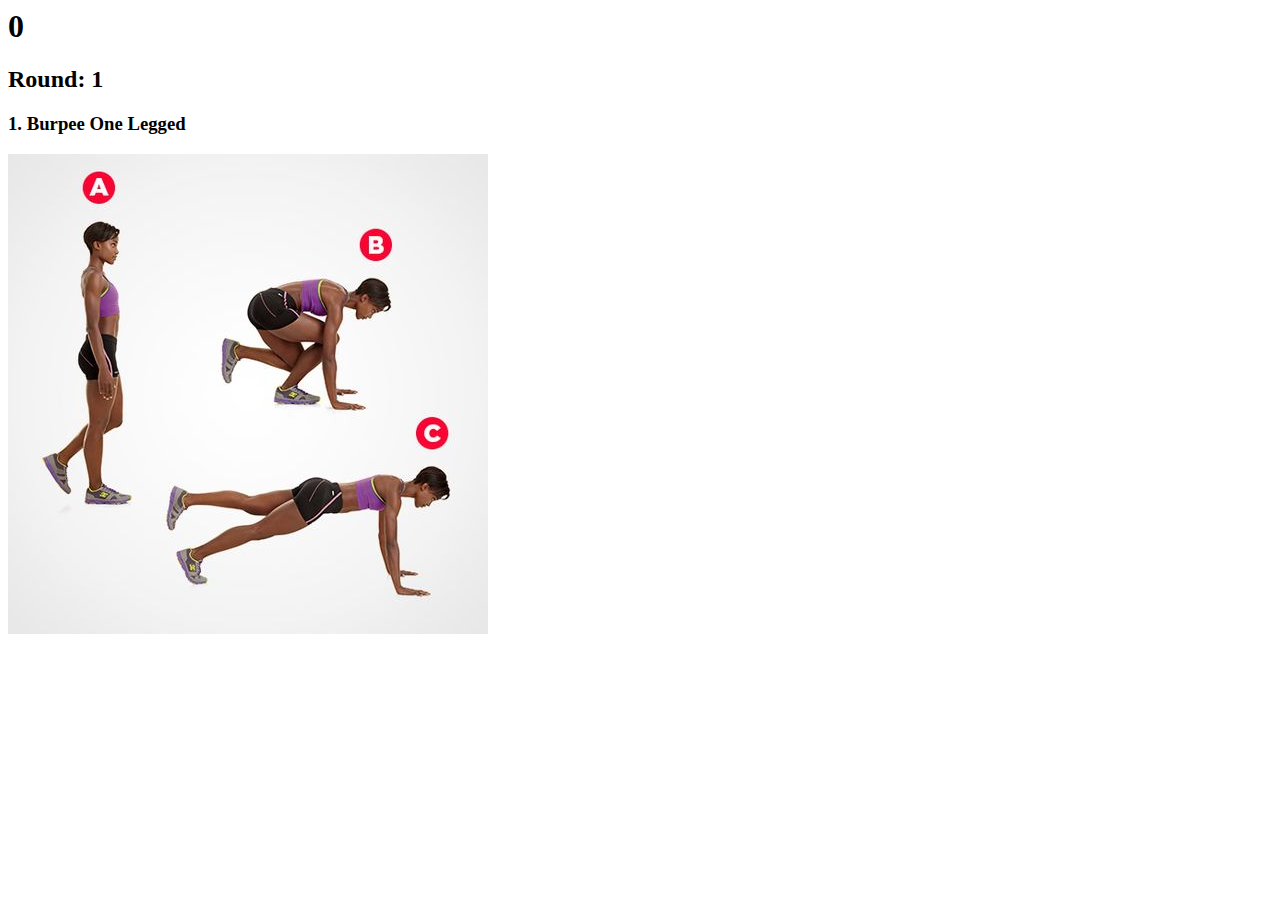
==== index.html @ 26beed07 "Initial commit" ====
<html lang="en">
<head>
    <meta charset="UTF-8">
    <meta name="viewport" content="width=device-width, initial-scale=1.0">
    <title>Document</title>
</head>
<body>

    <h1 id="timer"> hi</h1>
    <h2 id= "round">Round: 1</h2>
    <h3 id= "exerciseType"></h3>
    <div>
        <img id="myImg" src="">
    </div>
    
    
    <script>
    let timeElapsed = 0
    let seconds =0
    let roundLevel =1
    let station = 1 
    let arrOfStations = ["1. Burpee One Legged", "2. 1X JUMP SQUAT + 1X BURPEE PYRAMID","3. SQUAD PULSE", "4. HIGH KNEES, SINGLE KNEE", "5.MOVING PLANK", "6. INCH WORM", "7. LATERAL TUCK JUMPS", "8. MOUNTAIN CLIMBERS", "9. BEAR CRAWL + REVERSE"]
    let arrOfImg = ["images/1singleLegBurpee.jpg","images/2pyramid_burpee.png","images/3exercise-squat-pulse.jpg","images/4Plyometrics-High-Knees.jpg","images/5walking-plank.jpg","images/6Inchworm.jpg","images/7tuck-jumps.jpg","images/8mountain-climbers.jpg","images/9Bear-Crawl.jpg"]
const element = document.getElementById('timer')
const round = document.getElementById('round')
const exercise = document.getElementById('exerciseType')
const image = document.getElementById("myImg")

let restStart = 2
let restEnd = 3
let effortStart = 0
let efforEnd = 2
let i =0
exercise.innerHTML = arrOfStations[i]
image.src = arrOfImg[i]
let hasChangedExercice = false;

function update() // RequestAnimationFrame
{   
    
    timeElapsed += 1 / 60;
    seconds = Math.floor(timeElapsed);
    
    

    if (seconds >= effortStart && seconds <= efforEnd) {
        element.style.color = "black";
    } else if (seconds >restStart && seconds<= restEnd) {
        if (!hasChangedExercice) {
            i = i +1
            hasChangedExercice = true;
        }
        
        if (i === arrOfStations.length) {
            i = 0;
            roundLevel = roundLevel + 1
            if (roundLevel===5) {
                document.body.innerHTML= "<h1>youWINNNN</h1>"
            }
            
        }

        exercise.innerHTML = arrOfStations[i]
        image.src = arrOfImg[i]

        element.style.color = "red";
        
        
        //change color to red 
    } else if (seconds>restEnd) {
        timeElapsed = 0

        hasChangedExercice = false;
    }

    

    window.requestAnimationFrame(update)
    // if (seconds === 9) {
        
    //     //do a for loop
    //     console.log("before",roundLevel)

    //     for (let i=0; i<arrOfStations.length; i++) {

    //     }
    //     roundLevel = roundLevel + 1
        
    //     console.log("after",roundLevel)
    //     timeElapsed = 0 


        // if(i===8) {
        //     //increment lap

        // }
        // if(i !==8) {
        //     //increase the arr[i] ++
        // }
        
        // //place a function where it will change the writing in the array 

        // if (round === 5) {
        //     return 
        // }
        
    //}
    element.innerHTML = seconds
    round.innerHTML = `Round: ${roundLevel}`
}

window.requestAnimationFrame(update);




    </script>
</body>
</html>
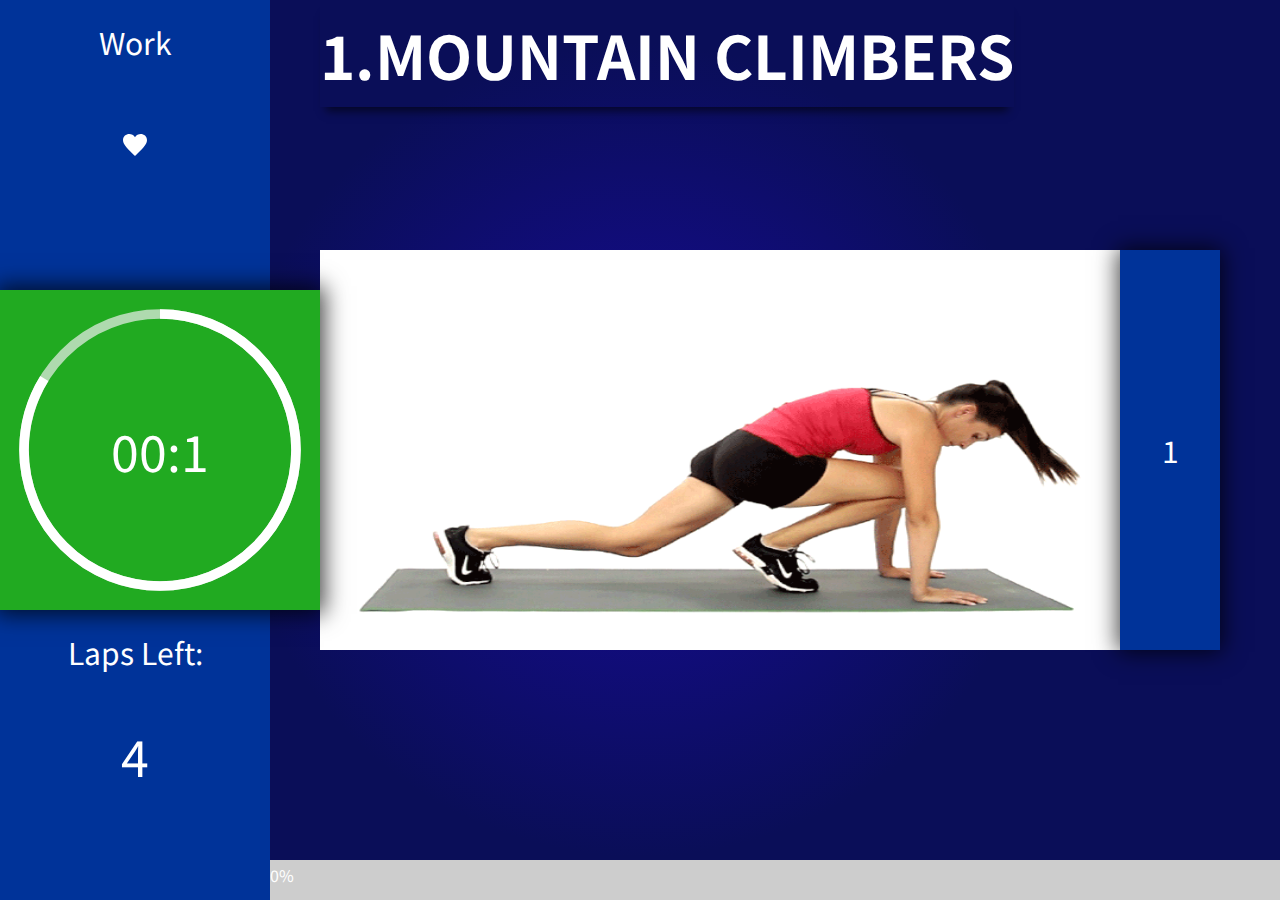
==== commit fb6a276b: "added css" ====
--- a/index.html
+++ b/index.html
@@ -2,38 +2,127 @@
 <head>
     <meta charset="UTF-8">
     <meta name="viewport" content="width=device-width, initial-scale=1.0">
-    <title>Document</title>
+    <title>Timer</title>
+    <link href="style.css" rel="stylesheet" type="text/css">
+    <link href="https://fonts.googleapis.com/css?family=Noto+Sans+KR:900&display=swap" rel="stylesheet">
 </head>
+
 <body>
-
-    <h1 id="timer"> hi</h1>
-    <h2 id= "round">Round: 1</h2>
-    <h3 id= "exerciseType"></h3>
-    <div>
-        <img id="myImg" src="">
+    <div class="firstContainer">
+        <div class="firstRow">
+            <div class="workOrStop firstblock"> 
+                <div class='workOrStopText'>
+                    <p class="workTextParagraph">Work</p>
+                    <div class="signs">
+                        <svg class="heartSvg" xmlns="http://www.w3.org/2000/svg" width="24" height="24" viewBox="0 0 24 24"><path d="M12 4.248c-3.148-5.402-12-3.825-12 2.944 0 4.661 5.571 9.427 12 15.808 6.43-6.381 12-11.147 12-15.808 0-6.792-8.875-8.306-12-2.944z"/></svg>               
+                        <svg class="stopSvg" xmlns="http://www.w3.org/2000/svg" width="24" height="24" viewBox="0 0 24 24"><path d="M15.728 3l5.272 5.272v7.456l-5.272 5.272h-7.456l-5.272-5.272v-7.456l5.272-5.272h7.456zm8.272 4.029v9.941l-7.029 7.03h-9.942l-7.029-7.029v-9.942l7.029-7.029h9.941l7.03 7.029zm-2 .829l-5.858-5.858h-8.284l-5.858 5.858v8.284l5.858 5.858h8.284l5.858-5.858v-8.284z"/></svg>
+                    </div>
+                </div>
+            </div>
+            <div class="seconds firstblock">
+                <div class='containerParagraph'>
+                    <p id="timer">50</p>
+                    
+                </div>
+                
+    
+                <svg class= "circleSvg" viewBox="-100 -100 200 200"> <!-- viewBox defines the coordinate system.-->
+                    <circle class="greyBorder" cx="0" cy="0" r="85" />
+                    <circle class="outer" cx="0" cy="0" r="85" />
+                </svg>
+                
+                
+            </div>
+            <div class="sets firstblock">
+                <div class='setsText'>
+                    <p class="lapText">Laps Left: </p>
+                    <p id= "round">5</p>
+        
+                </div>
+            </div>
+    
+
+        </div>
+        <div class="secondRow">
+            <div>
+                <h3 id= "exerciseType"></h3>
+            </div>
+            <div>
+                <div class="imageAndStation">
+                    <img id="myImg" src="images/wednesday/9crocodile-walk.jpg" width="800" height="400">
+                    <div id="stationNumber">
+                        <p id="stationNumberText">1</p>
+                    </div>
+                </div>
+            </div>
+        </div>
+        <div class="barDiv">
+            <div id="myProgress">
+                <div id="myBar">0%</div>
+            </div>
+        </div>
     </div>
-    
-    
+
+
+
+
+
+
+
+
+   
+            
+           
+        
+    
+
+        
+    
+    <audio src="Asian Gong Hit-SoundBible.com-1634281527.mp3" id="timerAudio"></audio>
+    <audio src="cheer2.mp3" id="finishAudio"></audio>
+    
+    <script src="https://cdnjs.cloudflare.com/ajax/libs/gsap/3.2.4/gsap.min.js"></script>
     <script>
+
+    const workoutData = {
+        monday: [{ description: "1. Burpee One Legged", imageSource:"images/1singleLegBurpee.jpg"},{description:"2. 1X JUMP SQUAT + 1X BURPEE PYRAMID", imageSource:"images/2pyramid_burpee.png"},{description: "3. SQUAD PULSE",imageSource:"images/3exercise-squat-pulse.jpg"},{description:"4. HIGH KNEES, SINGLE KNEE", imageSource:"images/4Plyometrics-High-Knees.jpg"},{description:"5.MOVING PLANK" ,imageSource:"images/5walking-plank.jpg"},{description: "6. INCH WORM",imageSource:"images/6Inchworm.jpg"},{description:"7. LATERAL TUCK JUMPS" ,imageSource:"images/7tuck-jumps.jpg"},{description:"8. MOUNTAIN CLIMBERS" ,imageSource:"images/8mountain-climbers.jpg"},{description:"9. BEAR CRAWL + REVERSE" ,imageSource:"images/9Bear-Crawl.jpg"}],
+        tuesday:[{description: "1. REVERSE BURPEE",imageSource: "images/tuesday/1.reverse-burpee.jpg" }, {description:"2.HAND WALKS IN HAND WALKS OUT" ,imageSource: "images/tuesday/2Inchworm.jpg" },{description: "3.ICE SKATER"  ,imageSource: "images/tuesday/3.iceskater.jpg" },{description: "4.PUSH UP JACK"  ,imageSource: "images/tuesday/4Push-Up-Jack_Exercise.jpg" },{description: "5.PLANKS FEET TWISTS" ,imageSource: "images/tuesday/5.planksfeettwist.jpg" },{description: "6.SQUAT PULSE COMBO" ,imageSource: "images/tuesday/6pulse-squat-1-800x728.webp" },{description: "7. 5X JACKNIVES + 5X CRUNCHES" ,imageSource: "images/tuesday/7. crunches.gif" },{description: "8. MOUNTAIN CLIMBERS WIDE"  ,imageSource: "images/tuesday/8.mountainwide.gif" },{description: "9.SPRINTING LUNGES"  ,imageSource: "images/tuesday/9.sprinters-lunge-hip-exercise.gif"}],
+        wednesday:[{description: "1.MOUNTAIN CLIMBERS" ,imageSource: "images/wednesday/1.mountainclimbers.gif" }, {description: "2.BURPEE HANDS OFF"  ,imageSource: "images/wednesday/2.BURPEE.gif" },{description: "10X HEEL TOUCHES + 4X ICE SKATER " ,imageSource:"images/wednesday/3HEELTOUCHES.gif" },{description:  "4.SQUAD MIDPOINT ALTERNATIVE REVERSE LUNGES" ,imageSource: "images/wednesday/4.SQUAD MIDPOINT.gif" },{description: "5.MOVING PLANK"  ,imageSource: "images/wednesday/5Plank-Walkdown.gif" },{description: "6.TUCK JUMP",imageSource: "images/wednesday/6TUCK JUMP.gif" },{description: "7. TRICEP PUSH UP + FOOT JACKS"  ,imageSource: "images/wednesday/7crossjacks.gif" },{description: "10X BICYCLE KICKS + KICKS + 5X JACKKNIVES" ,imageSource: "images/wednesday/8SpiritedThreadbareLeafbird-small.gif" },{description: "9.GORILLA BOUNDS " ,imageSource: "images/wednesday/9crocodile-walk.jpg" }]
+        // thursday: [{description:   ,imageSource:  }, {description:   ,imageSource:  },{description:   ,imageSource:  },{description:   ,imageSource:  },{description:   ,imageSource:  },{description:   ,imageSource:  },{description:   ,imageSource:  },{description:   ,imageSource:  },{description:   ,imageSource:  }]
+        // friday: [{description:   ,imageSource:  }, {description:   ,imageSource:  },{description:   ,imageSource:  },{description:   ,imageSource:  },{description:   ,imageSource:  },{description:   ,imageSource:  },{description:   ,imageSource:  },{description:   ,imageSource:  },{description:   ,imageSource:  }]
+        // saturday: [{description:   ,imageSource:  }, {description:   ,imageSource:  },{description:   ,imageSource:  },{description:   ,imageSource:  },{description:   ,imageSource:  },{description:   ,imageSource:  },{description:   ,imageSource:  },{description:   ,imageSource:  },{description:   ,imageSource:  }]
+        // sunday: [{description:   ,imageSource:  }, {description:   ,imageSource:  },{description:   ,imageSource:  },{description:   ,imageSource:  },{description:   ,imageSource:  },{description:   ,imageSource:  },{description:   ,imageSource:  },{description:   ,imageSource:  },{description:   ,imageSource:  }]
+    
+    }
     let timeElapsed = 0
     let seconds =0
-    let roundLevel =1
+    let roundLevel =4
+    let numberExercisesDone =0
     let station = 1 
-    let arrOfStations = ["1. Burpee One Legged", "2. 1X JUMP SQUAT + 1X BURPEE PYRAMID","3. SQUAD PULSE", "4. HIGH KNEES, SINGLE KNEE", "5.MOVING PLANK", "6. INCH WORM", "7. LATERAL TUCK JUMPS", "8. MOUNTAIN CLIMBERS", "9. BEAR CRAWL + REVERSE"]
-    let arrOfImg = ["images/1singleLegBurpee.jpg","images/2pyramid_burpee.png","images/3exercise-squat-pulse.jpg","images/4Plyometrics-High-Knees.jpg","images/5walking-plank.jpg","images/6Inchworm.jpg","images/7tuck-jumps.jpg","images/8mountain-climbers.jpg","images/9Bear-Crawl.jpg"]
+    let arrOfStations = workoutData.wednesday;
+    const bar = document.getElementById("myBar");
+    let numOfLaps = arrOfStations.length*roundLevel;
 const element = document.getElementById('timer')
 const round = document.getElementById('round')
 const exercise = document.getElementById('exerciseType')
 const image = document.getElementById("myImg")
-
-let restStart = 2
-let restEnd = 3
+const stationNumberText = document.getElementById("stationNumberText")
+const timerSquare= document.querySelector(".seconds")
+const heartSvg = document.querySelector(".heartSvg")
+const stopSvg = document.querySelector(".stopSvg")
+const workTextParagraph= document.querySelector(".workTextParagraph")
+const outer = document.querySelector(".outer")
+
+let restStart = 3
+let restEnd = 4
 let effortStart = 0
-let efforEnd = 2
+let efforEnd = 3
 let i =0
-exercise.innerHTML = arrOfStations[i]
-image.src = arrOfImg[i]
+exercise.innerHTML = arrOfStations[i].description
+image.src = arrOfStations[i].imageSource
+
 let hasChangedExercice = false;
+circleRotation45()
 
 function update() // RequestAnimationFrame
 {   
@@ -44,74 +133,82 @@
     
 
     if (seconds >= effortStart && seconds <= efforEnd) {
-        element.style.color = "black";
+        
+        
     } else if (seconds >restStart && seconds<= restEnd) {
         if (!hasChangedExercice) {
             i = i +1
+            document.getElementById("timerAudio").play()
+            numberExercisesDone = numberExercisesDone +1
+            const percent = Math.floor(numberExercisesDone/numOfLaps*100)
+            bar.style.width = percent + "%";
+            bar.innerHTML = percent + "%";
+            stationNumberText.innerHTML = i + 1
+            timerSquare.style.backgroundColor = "red"; 
+            heartSvg.style.display = "none"
+            stopSvg.style.display = "block"
+            workTextParagraph.innerHTML = "Rest"
+            circleRotation15()
             hasChangedExercice = true;
         }
         
         if (i === arrOfStations.length) {
             i = 0;
-            roundLevel = roundLevel + 1
-            if (roundLevel===5) {
-                document.body.innerHTML= "<h1>youWINNNN</h1>"
+            roundLevel = roundLevel - 1
+            stationNumberText.innerHTML = i + 1
+
+            if (roundLevel===0) {
+                // document.body.innerHTML= "<h1>youWINNNN</h1>"
+                document.getElementById("finishAudio").play()
+                return
             }
             
         }
 
-        exercise.innerHTML = arrOfStations[i]
-        image.src = arrOfImg[i]
-
-        element.style.color = "red";
+        exercise.innerHTML = arrOfStations[i].description
+        image.src = arrOfStations[i].imageSource
+
+        
         
         
         //change color to red 
     } else if (seconds>restEnd) {
         timeElapsed = 0
-
+        document.getElementById("timerAudio").play()
+        heartSvg.style.display = "block"
+        stopSvg.style.display = "none"
+        timerSquare.style.backgroundColor = "rgb(33, 170, 33)"
+        workTextParagraph.innerHTML = "Work"
+        circleRotation45()
         hasChangedExercice = false;
     }
 
-    
-
     window.requestAnimationFrame(update)
-    // if (seconds === 9) {
-        
-    //     //do a for loop
-    //     console.log("before",roundLevel)
-
-    //     for (let i=0; i<arrOfStations.length; i++) {
-
-    //     }
-    //     roundLevel = roundLevel + 1
-        
-    //     console.log("after",roundLevel)
-    //     timeElapsed = 0 
-
-
-        // if(i===8) {
-        //     //increment lap
-
-        // }
-        // if(i !==8) {
-        //     //increase the arr[i] ++
-        // }
-        
-        // //place a function where it will change the writing in the array 
-
-        // if (round === 5) {
-        //     return 
-        // }
-        
-    //}
-    element.innerHTML = seconds
-    round.innerHTML = `Round: ${roundLevel}`
+  
+    element.innerHTML = `00:${seconds}`
+    round.innerHTML = `${roundLevel}`
 }
 
 window.requestAnimationFrame(update);
 
-
+function circleRotation45() {
+
+    outer.style.strokeDashoffset = 534;
+
+    gsap.to(".outer", {
+        duration: 3,  
+        strokeDashoffset: 0
+    });
+}
+
+function circleRotation15() {
+    outer.style.strokeDashoffset = 534;
+    console.log('15')
+    gsap.to(".outer", {
+        duration: 1,  
+        strokeDashoffset: 0
+    })
+}
 
 
     </script>
--- a/style.css
+++ b/style.css
@@ -0,0 +1,253 @@
+body {
+    font-family: 'Noto Sans KR', sans-serif;
+    margin: 0;
+    /* background-color: #0b1446; */
+    background: rgb(18,12,128);
+    background: radial-gradient(circle, rgba(18,12,128,1) 20%, rgba(10,14,88,1) 52%);
+    height: 100vh;
+    color: white;
+}
+
+h1 {
+    text-align: center;
+    font-size: 100px;
+}
+
+
+h3 {
+    font-size: 60px;
+    margin: 0;
+}
+
+.he {
+    display: flex;
+    align-items: center;
+    justify-content: space-between;
+}
+
+#myProgress {
+    width: 100%;
+    background-color: #CDCDCD;
+  }
+
+#myBar {
+    width: 0%;
+    height: 40px;
+    background-color: #4CAF50;
+    text-align: center; /* To center it horizontally (if you want) */
+    line-height: 30px; /* To center it vertically */
+    color: white;
+    stroke-dasharray: 50;
+  }
+
+  
+.firstContainer{
+    display: flex;
+    height: 100vh;
+}
+
+.firstRow {
+    display: flex;
+    flex-direction: column;
+    
+}
+
+.firstblock{
+    margin: 0;
+}
+
+.seconds {
+    position: relative;
+    background-color: rgb(33, 170, 33);
+    width: 320px;
+    height: 320px;
+    box-shadow: 0px 0px 22px 4px rgba(0,0,0,0.75);
+    z-index: 1;
+
+
+}
+
+.workOrStop, .sets {
+    background-color: #003399;    ;
+    width: 270px;
+    max-width: 300px;
+    height: 33.33%;
+    position: relative;
+}
+
+svg  {
+    position: relative;
+}
+
+.greyBorder {
+    fill: transparent;
+    stroke: #f0f0f0af;
+    stroke-width: 6;
+    stroke-dasharray: 534;
+    transform-origin: 50% 50%;
+    
+  }
+
+
+
+  .outer   {
+    fill: transparent;
+    stroke: white;
+    stroke-width: 6;
+    stroke-dasharray: 534;
+    transform-origin: 50% 50%;
+    /* animation-duration: 1.4s;
+    animation-timing-function: ease-in-out;
+    animation-iteration-count: infinite;
+    animation-fill-mode: both;
+    animation-name: circle--animation;
+    animation-direction: reverse; */
+    stroke-dashoffset: 534;
+    
+  }
+
+  .circleSvg {
+    transform: rotate(270deg);
+  }
+
+  /* @keyframes circle--animation {
+    from {
+      
+    }
+    
+    to {
+      stroke-dashoffset: 534;
+    }
+  } */
+  
+ 
+
+  
+ .containerParagraph, .setsText {
+    position: absolute;
+    top: 0;
+    left: 0;
+    width: 100%;
+    height: 100%;
+    display: flex;
+    justify-content: center;
+    align-items: center;
+    color: white;
+ }
+  
+
+.workOrStopText {
+    position: absolute;
+    top: 0;
+    left: 0;
+    display: flex;
+    flex-direction: column;
+    justify-content: center;
+    align-items: center;
+    width: 100%;
+    max-width: 300px;
+    height: 100%;
+ }
+
+ .workOrStopText p, .setsText p {
+     margin: 0;
+     top: 20;
+     font-size: 30px;
+     color: white;
+ }
+
+ .workOrStopText p {
+    position: absolute;
+ }
+
+.lapText {
+    position: absolute;
+}
+
+ .signs {
+     fill: white;
+ }
+
+ .heartSvg {
+    animation-name: heart;
+    animation-duration: .7s;
+    animation-iteration-count: infinite;
+    animation-direction: alternate;
+    display: block;
+ }
+
+ 
+
+ @keyframes heart {
+    from {transform: scale(2.7);}
+    to {transform: scale(3.3);}
+    
+  }
+
+  .stopSvg {
+
+    animation-name: stop;
+    animation-duration: .7s;
+    animation-iteration-count: infinite;
+    animation-direction: alternate;
+    display: none;
+    
+ }
+
+ @keyframes stop {
+    from {transform: scale(2.7);}
+    to {transform: scale(3.3);}
+    
+  }
+
+  #timer, #round {
+    font-size: 50px;
+    color: white;
+  }
+
+#stationNumber {
+    height: 400px;
+    width: 100px;
+    background-color: #003399;
+    color: white;
+    box-shadow: 0px 0px 22px 2px rgba(0,0,0,0.75);
+}
+
+#stationNumber {
+    display: flex;
+    justify-content: center;
+    align-items: center;
+    font-size: 30px;
+}
+
+.imageAndStation {
+    display: flex;
+}
+.myImg {
+
+}
+
+.barDiv {
+    position: fixed;
+    bottom: 0;
+
+    width: calc(100% - 270px);
+    left: 270px;
+}
+  
+#exerciseType {
+    position: absolute;
+    top: 0;
+    box-shadow: 0px 10px 9px -6px rgba(0,0,0,0.6);
+    padding-top: 10px;
+    padding-bottom: 10px;
+
+}
+.secondRow {
+    display: flex;
+    align-items: center;
+}
+ 
+  /* END Keyframes for the initial animation */
+
+  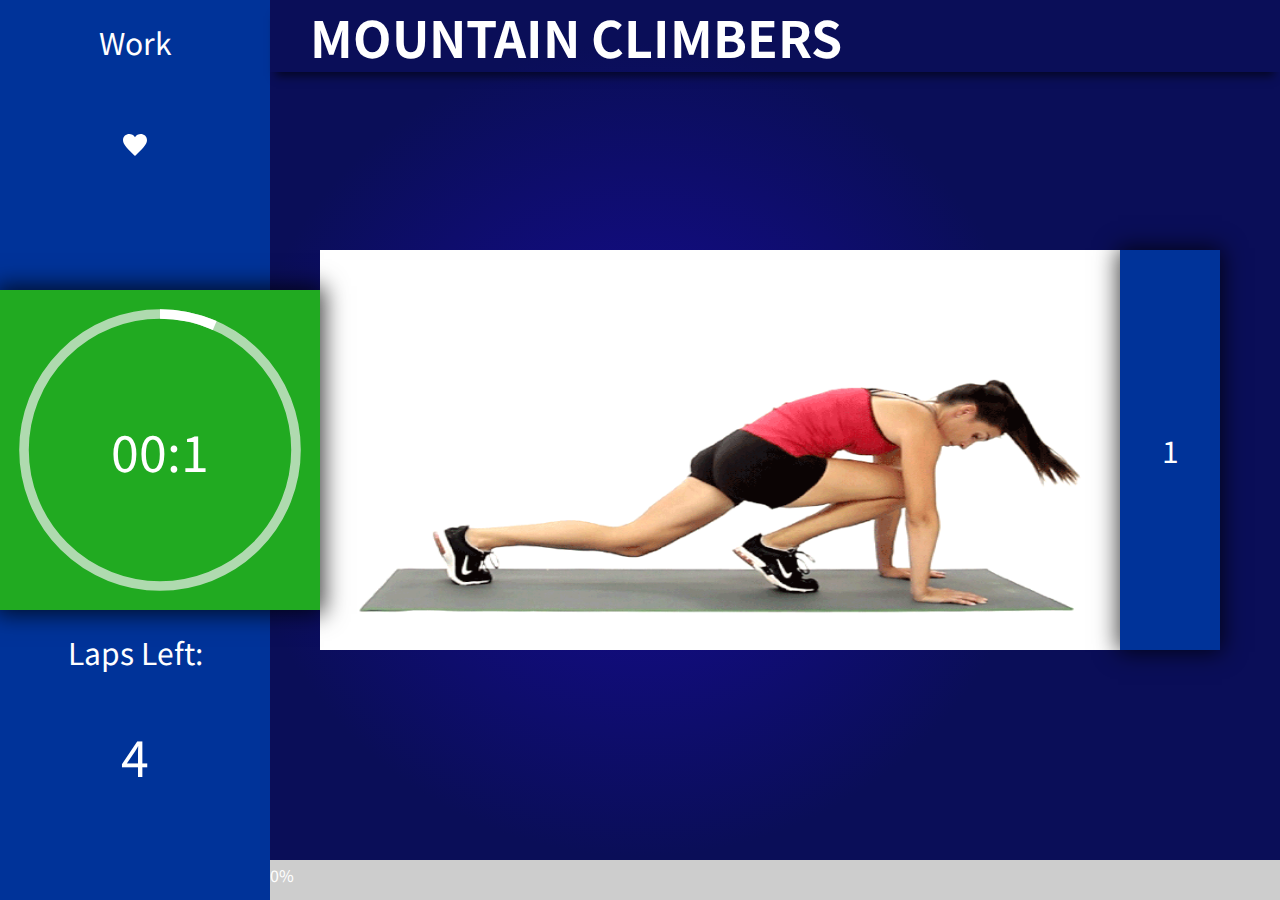
==== commit 47561979: "workout description amended" ====
--- a/index.html
+++ b/index.html
@@ -53,6 +53,23 @@
                     <div id="stationNumber">
                         <p id="stationNumberText">1</p>
                     </div>
+                    <div class="parentIcons">
+                        <div class="icons">
+                            <div class="refresh">
+                                <svg xmlns="http://www.w3.org/2000/svg" width="24" height="24" viewBox="0 0 24 24"><path d="M13.5 2c-5.629 0-10.212 4.436-10.475 10h-3.025l4.537 5.917 4.463-5.917h-2.975c.26-3.902 3.508-7 7.475-7 4.136 0 7.5 3.364 7.5 7.5s-3.364 7.5-7.5 7.5c-2.381 0-4.502-1.119-5.876-2.854l-1.847 2.449c1.919 2.088 4.664 3.405 7.723 3.405 5.798 0 10.5-4.702 10.5-10.5s-4.702-10.5-10.5-10.5z"/></svg>
+                            </div>
+                            <div class="play">
+                                <svg width="24" height="24" xmlns="http://www.w3.org/2000/svg" fill-rule="evenodd" clip-rule="evenodd"><path d="M23 12l-22 12v-24l22 12zm-21 10.315l18.912-10.315-18.912-10.315v20.63z"/></svg>
+                            </div>
+                            <div class="paused">
+                                <svg width="24" height="24" xmlns="http://www.w3.org/2000/svg" fill-rule="evenodd" clip-rule="evenodd"><path d="M10 24h-6v-24h6v24zm10 0h-6v-24h6v24zm-11-23h-4v22h4v-22zm10 0h-4v22h4v-22z"/></svg>
+                            </div>
+                                
+                            <div class="home">
+                                <svg width="24" height="24" xmlns="http://www.w3.org/2000/svg" fill-rule="evenodd" clip-rule="evenodd"><path d="M22 11.414v12.586h-20v-12.586l-1.293 1.293-.707-.707 12-12 12 12-.707.707-1.293-1.293zm-6 11.586h5v-12.586l-9-9-9 9v12.586h5v-9h8v9zm-1-7.889h-6v7.778h6v-7.778z"/></svg>
+                            </div>  
+                        </div>
+                    </div>
                 </div>
             </div>
         </div>
@@ -62,22 +79,7 @@
             </div>
         </div>
     </div>
-
-
-
-
-
-
-
-
-   
-            
-           
-        
-    
-
-        
-    
+                    
     <audio src="Asian Gong Hit-SoundBible.com-1634281527.mp3" id="timerAudio"></audio>
     <audio src="cheer2.mp3" id="finishAudio"></audio>
     
@@ -85,9 +87,9 @@
     <script>
 
     const workoutData = {
-        monday: [{ description: "1. Burpee One Legged", imageSource:"images/1singleLegBurpee.jpg"},{description:"2. 1X JUMP SQUAT + 1X BURPEE PYRAMID", imageSource:"images/2pyramid_burpee.png"},{description: "3. SQUAD PULSE",imageSource:"images/3exercise-squat-pulse.jpg"},{description:"4. HIGH KNEES, SINGLE KNEE", imageSource:"images/4Plyometrics-High-Knees.jpg"},{description:"5.MOVING PLANK" ,imageSource:"images/5walking-plank.jpg"},{description: "6. INCH WORM",imageSource:"images/6Inchworm.jpg"},{description:"7. LATERAL TUCK JUMPS" ,imageSource:"images/7tuck-jumps.jpg"},{description:"8. MOUNTAIN CLIMBERS" ,imageSource:"images/8mountain-climbers.jpg"},{description:"9. BEAR CRAWL + REVERSE" ,imageSource:"images/9Bear-Crawl.jpg"}],
-        tuesday:[{description: "1. REVERSE BURPEE",imageSource: "images/tuesday/1.reverse-burpee.jpg" }, {description:"2.HAND WALKS IN HAND WALKS OUT" ,imageSource: "images/tuesday/2Inchworm.jpg" },{description: "3.ICE SKATER"  ,imageSource: "images/tuesday/3.iceskater.jpg" },{description: "4.PUSH UP JACK"  ,imageSource: "images/tuesday/4Push-Up-Jack_Exercise.jpg" },{description: "5.PLANKS FEET TWISTS" ,imageSource: "images/tuesday/5.planksfeettwist.jpg" },{description: "6.SQUAT PULSE COMBO" ,imageSource: "images/tuesday/6pulse-squat-1-800x728.webp" },{description: "7. 5X JACKNIVES + 5X CRUNCHES" ,imageSource: "images/tuesday/7. crunches.gif" },{description: "8. MOUNTAIN CLIMBERS WIDE"  ,imageSource: "images/tuesday/8.mountainwide.gif" },{description: "9.SPRINTING LUNGES"  ,imageSource: "images/tuesday/9.sprinters-lunge-hip-exercise.gif"}],
-        wednesday:[{description: "1.MOUNTAIN CLIMBERS" ,imageSource: "images/wednesday/1.mountainclimbers.gif" }, {description: "2.BURPEE HANDS OFF"  ,imageSource: "images/wednesday/2.BURPEE.gif" },{description: "10X HEEL TOUCHES + 4X ICE SKATER " ,imageSource:"images/wednesday/3HEELTOUCHES.gif" },{description:  "4.SQUAD MIDPOINT ALTERNATIVE REVERSE LUNGES" ,imageSource: "images/wednesday/4.SQUAD MIDPOINT.gif" },{description: "5.MOVING PLANK"  ,imageSource: "images/wednesday/5Plank-Walkdown.gif" },{description: "6.TUCK JUMP",imageSource: "images/wednesday/6TUCK JUMP.gif" },{description: "7. TRICEP PUSH UP + FOOT JACKS"  ,imageSource: "images/wednesday/7crossjacks.gif" },{description: "10X BICYCLE KICKS + KICKS + 5X JACKKNIVES" ,imageSource: "images/wednesday/8SpiritedThreadbareLeafbird-small.gif" },{description: "9.GORILLA BOUNDS " ,imageSource: "images/wednesday/9crocodile-walk.jpg" }]
+        monday: [{ description: "Burpee One Legged", imageSource:"images/1singleLegBurpee.jpg"},{description:"1X JUMP SQUAT + 1X BURPEE PYRAMID", imageSource:"images/2pyramid_burpee.png"},{description: "SQUAD PULSE",imageSource:"images/3exercise-squat-pulse.jpg"},{description:"HIGH KNEES, SINGLE KNEE", imageSource:"images/4Plyometrics-High-Knees.jpg"},{description:"5.MOVING PLANK" ,imageSource:"images/5walking-plank.jpg"},{description: "INCH WORM",imageSource:"images/6Inchworm.jpg"},{description:"LATERAL TUCK JUMPS" ,imageSource:"images/7tuck-jumps.jpg"},{description:"MOUNTAIN CLIMBERS" ,imageSource:"images/8mountain-climbers.jpg"},{description:"BEAR CRAWL + REVERSE" ,imageSource:"images/9Bear-Crawl.jpg"}],
+        tuesday:[{description: "REVERSE BURPEE",imageSource: "images/tuesday/1.reverse-burpee.jpg" }, {description:"HAND WALKS IN HAND WALKS OUT" ,imageSource: "images/tuesday/2Inchworm.jpg" },{description: "ICE SKATER"  ,imageSource: "images/tuesday/3.iceskater.jpg" },{description: "PUSH UP JACK"  ,imageSource: "images/tuesday/4Push-Up-Jack_Exercise.jpg" },{description: "PLANKS FEET TWISTS" ,imageSource: "images/tuesday/5.planksfeettwist.jpg" },{description: "SQUAT PULSE COMBO" ,imageSource: "images/tuesday/6pulse-squat-1-800x728.webp" },{description: "5X JACKNIVES + 5X CRUNCHES" ,imageSource: "images/tuesday/7. crunches.gif" },{description: "MOUNTAIN CLIMBERS WIDE"  ,imageSource: "images/tuesday/8.mountainwide.gif" },{description: "SPRINTING LUNGES"  ,imageSource: "images/tuesday/9.sprinters-lunge-hip-exercise.gif"}],
+        wednesday:[{description: "MOUNTAIN CLIMBERS" ,imageSource: "images/wednesday/1.mountainclimbers.gif" }, {description: "BURPEE HANDS OFF"  ,imageSource: "images/wednesday/2.BURPEE.gif" },{description: "10X HEEL TOUCHES + 4X ICE SKATER " ,imageSource:"images/wednesday/3HEELTOUCHES.gif" },{description:  "SQUAD MIDPOINT ALTERNATIVE REVERSE LUNGES" ,imageSource: "images/wednesday/4.SQUAD MIDPOINT.gif" },{description: "MOVING PLANK"  ,imageSource: "images/wednesday/5Plank-Walkdown.gif" },{description: "TUCK JUMP",imageSource: "images/wednesday/6TUCK JUMP.gif" },{description: "TRICEP PUSH UP + FOOT JACKS"  ,imageSource: "images/wednesday/7crossjacks.gif" },{description: "10X BICYCLE KICKS + KICKS + 5X JACKKNIVES" ,imageSource: "images/wednesday/8SpiritedThreadbareLeafbird-small.gif" },{description: "GORILLA BOUNDS " ,imageSource: "images/wednesday/9crocodile-walk.jpg" }]
         // thursday: [{description:   ,imageSource:  }, {description:   ,imageSource:  },{description:   ,imageSource:  },{description:   ,imageSource:  },{description:   ,imageSource:  },{description:   ,imageSource:  },{description:   ,imageSource:  },{description:   ,imageSource:  },{description:   ,imageSource:  }]
         // friday: [{description:   ,imageSource:  }, {description:   ,imageSource:  },{description:   ,imageSource:  },{description:   ,imageSource:  },{description:   ,imageSource:  },{description:   ,imageSource:  },{description:   ,imageSource:  },{description:   ,imageSource:  },{description:   ,imageSource:  }]
         // saturday: [{description:   ,imageSource:  }, {description:   ,imageSource:  },{description:   ,imageSource:  },{description:   ,imageSource:  },{description:   ,imageSource:  },{description:   ,imageSource:  },{description:   ,imageSource:  },{description:   ,imageSource:  },{description:   ,imageSource:  }]
@@ -112,29 +114,38 @@
 const stopSvg = document.querySelector(".stopSvg")
 const workTextParagraph= document.querySelector(".workTextParagraph")
 const outer = document.querySelector(".outer")
-
-let restStart = 3
-let restEnd = 4
+const icons = document.querySelector(".icons")
+const body = document.body
+const pausedSvg = document.querySelector(".paused")
+const playSvg = document.querySelector(".play")
+
+let restStart = 44
+let restEnd = 60
 let effortStart = 0
-let efforEnd = 3
+let efforEnd = 44
 let i =0
+let paused = false
 exercise.innerHTML = arrOfStations[i].description
 image.src = arrOfStations[i].imageSource
 
 let hasChangedExercice = false;
+let startExercise= false
 circleRotation45()
 
 function update() // RequestAnimationFrame
 {   
-    
+    if(paused) {
+        return
+    }
     timeElapsed += 1 / 60;
     seconds = Math.floor(timeElapsed);
     
     
 
     if (seconds >= effortStart && seconds <= efforEnd) {
-        
-        
+    
+        
+
     } else if (seconds >restStart && seconds<= restEnd) {
         if (!hasChangedExercice) {
             i = i +1
@@ -196,19 +207,39 @@
     outer.style.strokeDashoffset = 534;
 
     gsap.to(".outer", {
-        duration: 3,  
+        duration: 44,  
         strokeDashoffset: 0
     });
 }
 
 function circleRotation15() {
     outer.style.strokeDashoffset = 534;
-    console.log('15')
     gsap.to(".outer", {
-        duration: 1,  
+        duration: 15,  
         strokeDashoffset: 0
     })
 }
+
+function iconsPop() {
+    icons.style.visibility = "visible";
+}
+function pausedClicked() {
+    paused = true;
+    gsap.globalTimeline.pause()
+    // setTimeout(()=>{
+        // gsap.globalTimeline.play()
+    // }, 1000)
+}
+function playClick() {
+    paused=false;
+    gsap.globalTimeline.play()
+}
+
+body.addEventListener("mousemove", iconsPop)
+pausedSvg.addEventListener("click",pausedClicked)
+playSvg.addEventListener("click",playClick)
+
+
 
 
     </script>
--- a/style.css
+++ b/style.css
@@ -1,3 +1,7 @@
+* {
+    box-sizing: border-box;
+}
+
 body {
     font-family: 'Noto Sans KR', sans-serif;
     margin: 0;
@@ -15,7 +19,7 @@
 
 
 h3 {
-    font-size: 60px;
+    font-size: 50px;
     margin: 0;
 }
 
@@ -237,15 +241,57 @@
   
 #exerciseType {
     position: absolute;
+    left: 270px;
     top: 0;
     box-shadow: 0px 10px 9px -6px rgba(0,0,0,0.6);
-    padding-top: 10px;
-    padding-bottom: 10px;
+    width: calc(100% - 270px);
+    padding-left: 40px;
 
 }
 .secondRow {
     display: flex;
     align-items: center;
+    
+}
+
+.parentIcons {
+    position:relative;
+    overflow: hidden;
+
+    
+}
+.parentIcons:hover .icons {
+    transition-duration: .7s;
+    transition-timing-function: linear;
+    right: 0px;
+    cursor: pointer;
+}
+
+.icons {
+    fill:white;
+    display: flex;
+    flex-direction: column;
+    justify-content: space-around;
+    align-items: center;
+    height: 400px;
+    margin-left: 100px;
+    box-shadow: 1px 3px 28px 1px rgba(0,0,0,0.73);
+    visibility: hidden;
+    width: 100px;
+    position: relative;
+    right: -100px;
+    background-color: red;
+    margin: 0;
+}
+
+.refresh:hover, .play:hover, .paused:hover, .home:hover {
+    opacity: .6; 
+}
+
+.refresh, .play, .paused, .home{
+    transform: scale(2.7);
+    cursor: pointer;
+    
 }
  
   /* END Keyframes for the initial animation */
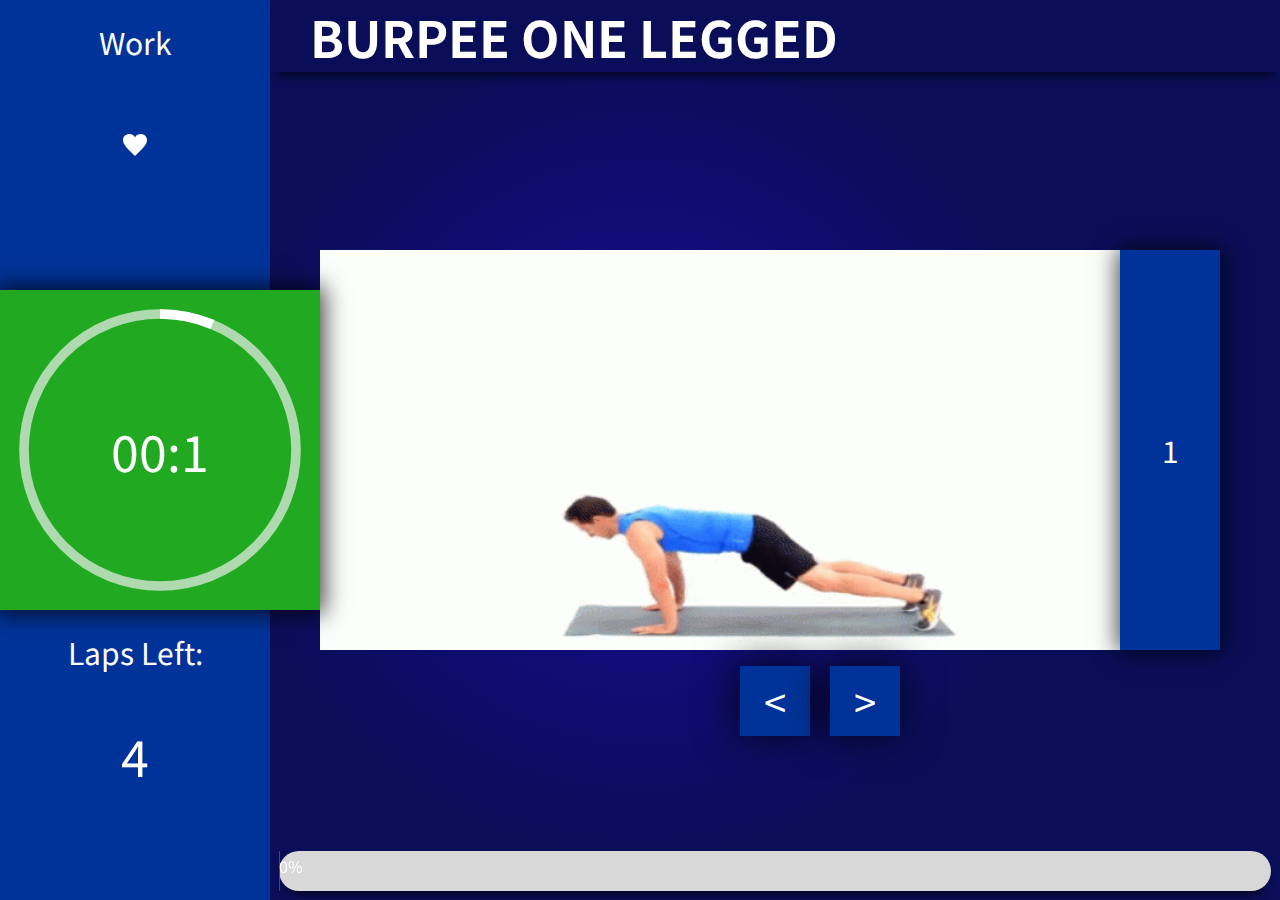
==== commit 12c33dc6: "new images added" ====
--- a/index.html
+++ b/index.html
@@ -50,9 +50,16 @@
             <div>
                 <div class="imageAndStation">
                     <img id="myImg" src="images/wednesday/9crocodile-walk.jpg" width="800" height="400">
+                    <div class="buttonsLeftRight">
+                        <div class="buttons" id="previous">&lt;</div>
+                        <div class="buttons" id="next">&gt;</div>
+                    </div>
                     <div id="stationNumber">
                         <p id="stationNumberText">1</p>
+                        
+                        
                     </div>
+                    
                     <div class="parentIcons">
                         <div class="icons">
                             <div class="refresh">
@@ -66,19 +73,22 @@
                             </div>
                                 
                             <div class="home">
-                                <svg width="24" height="24" xmlns="http://www.w3.org/2000/svg" fill-rule="evenodd" clip-rule="evenodd"><path d="M22 11.414v12.586h-20v-12.586l-1.293 1.293-.707-.707 12-12 12 12-.707.707-1.293-1.293zm-6 11.586h5v-12.586l-9-9-9 9v12.586h5v-9h8v9zm-1-7.889h-6v7.778h6v-7.778z"/></svg>
+                              <a href="home.html"><svg width="24" height="24" xmlns="http://www.w3.org/2000/svg" fill-rule="evenodd" clip-rule="evenodd"><path d="M22 11.414v12.586h-20v-12.586l-1.293 1.293-.707-.707 12-12 12 12-.707.707-1.293-1.293zm-6 11.586h5v-12.586l-9-9-9 9v12.586h5v-9h8v9zm-1-7.889h-6v7.778h6v-7.778z"/></svg></a>  
                             </div>  
                         </div>
                     </div>
                 </div>
             </div>
         </div>
-        <div class="barDiv">
-            <div id="myProgress">
-                <div id="myBar">0%</div>
-            </div>
-        </div>
+        
+            <div class="barDiv">
+                <div id="myProgress">
+                    <div id="myBar">0%</div>
+                </div>
+            </div>
+        
     </div>
+    
                     
     <audio src="Asian Gong Hit-SoundBible.com-1634281527.mp3" id="timerAudio"></audio>
     <audio src="cheer2.mp3" id="finishAudio"></audio>
@@ -86,24 +96,27 @@
     <script src="https://cdnjs.cloudflare.com/ajax/libs/gsap/3.2.4/gsap.min.js"></script>
     <script>
 
+    const currentUrl = window.location.href;
+    const url = new URL(currentUrl);
+    const day = url.searchParams.get("day") || "monday";
+
     const workoutData = {
-        monday: [{ description: "Burpee One Legged", imageSource:"images/1singleLegBurpee.jpg"},{description:"1X JUMP SQUAT + 1X BURPEE PYRAMID", imageSource:"images/2pyramid_burpee.png"},{description: "SQUAD PULSE",imageSource:"images/3exercise-squat-pulse.jpg"},{description:"HIGH KNEES, SINGLE KNEE", imageSource:"images/4Plyometrics-High-Knees.jpg"},{description:"5.MOVING PLANK" ,imageSource:"images/5walking-plank.jpg"},{description: "INCH WORM",imageSource:"images/6Inchworm.jpg"},{description:"LATERAL TUCK JUMPS" ,imageSource:"images/7tuck-jumps.jpg"},{description:"MOUNTAIN CLIMBERS" ,imageSource:"images/8mountain-climbers.jpg"},{description:"BEAR CRAWL + REVERSE" ,imageSource:"images/9Bear-Crawl.jpg"}],
-        tuesday:[{description: "REVERSE BURPEE",imageSource: "images/tuesday/1.reverse-burpee.jpg" }, {description:"HAND WALKS IN HAND WALKS OUT" ,imageSource: "images/tuesday/2Inchworm.jpg" },{description: "ICE SKATER"  ,imageSource: "images/tuesday/3.iceskater.jpg" },{description: "PUSH UP JACK"  ,imageSource: "images/tuesday/4Push-Up-Jack_Exercise.jpg" },{description: "PLANKS FEET TWISTS" ,imageSource: "images/tuesday/5.planksfeettwist.jpg" },{description: "SQUAT PULSE COMBO" ,imageSource: "images/tuesday/6pulse-squat-1-800x728.webp" },{description: "5X JACKNIVES + 5X CRUNCHES" ,imageSource: "images/tuesday/7. crunches.gif" },{description: "MOUNTAIN CLIMBERS WIDE"  ,imageSource: "images/tuesday/8.mountainwide.gif" },{description: "SPRINTING LUNGES"  ,imageSource: "images/tuesday/9.sprinters-lunge-hip-exercise.gif"}],
-        wednesday:[{description: "MOUNTAIN CLIMBERS" ,imageSource: "images/wednesday/1.mountainclimbers.gif" }, {description: "BURPEE HANDS OFF"  ,imageSource: "images/wednesday/2.BURPEE.gif" },{description: "10X HEEL TOUCHES + 4X ICE SKATER " ,imageSource:"images/wednesday/3HEELTOUCHES.gif" },{description:  "SQUAD MIDPOINT ALTERNATIVE REVERSE LUNGES" ,imageSource: "images/wednesday/4.SQUAD MIDPOINT.gif" },{description: "MOVING PLANK"  ,imageSource: "images/wednesday/5Plank-Walkdown.gif" },{description: "TUCK JUMP",imageSource: "images/wednesday/6TUCK JUMP.gif" },{description: "TRICEP PUSH UP + FOOT JACKS"  ,imageSource: "images/wednesday/7crossjacks.gif" },{description: "10X BICYCLE KICKS + KICKS + 5X JACKKNIVES" ,imageSource: "images/wednesday/8SpiritedThreadbareLeafbird-small.gif" },{description: "GORILLA BOUNDS " ,imageSource: "images/wednesday/9crocodile-walk.jpg" }]
-        // thursday: [{description:   ,imageSource:  }, {description:   ,imageSource:  },{description:   ,imageSource:  },{description:   ,imageSource:  },{description:   ,imageSource:  },{description:   ,imageSource:  },{description:   ,imageSource:  },{description:   ,imageSource:  },{description:   ,imageSource:  }]
-        // friday: [{description:   ,imageSource:  }, {description:   ,imageSource:  },{description:   ,imageSource:  },{description:   ,imageSource:  },{description:   ,imageSource:  },{description:   ,imageSource:  },{description:   ,imageSource:  },{description:   ,imageSource:  },{description:   ,imageSource:  }]
-        // saturday: [{description:   ,imageSource:  }, {description:   ,imageSource:  },{description:   ,imageSource:  },{description:   ,imageSource:  },{description:   ,imageSource:  },{description:   ,imageSource:  },{description:   ,imageSource:  },{description:   ,imageSource:  },{description:   ,imageSource:  }]
-        // sunday: [{description:   ,imageSource:  }, {description:   ,imageSource:  },{description:   ,imageSource:  },{description:   ,imageSource:  },{description:   ,imageSource:  },{description:   ,imageSource:  },{description:   ,imageSource:  },{description:   ,imageSource:  },{description:   ,imageSource:  }]
-    
+        monday: [{ description: "BURPEE ONE LEGGED", imageSource:"images/1singleLegBurpee.gif"},{description:"TUCK JUMPS", imageSource:"images/introjump.gif"},{description: "SQUAD PULSE",imageSource:"images/3exercise-squat-pulse.gif"},{description:"HIGH KNEES, SINGLE KNEE", imageSource:"images/4Plyometrics-High-Knees.gif"},{description:"5.MOVING PLANK" ,imageSource:"images/5walking-plank.gif"},{description: "INCH WORM",imageSource:"images/6Inchworm.gif"},{description:"LATERAL TUCK JUMPS" ,imageSource:"images/7tuck-jumps.gif"},{description:"MOUNTAIN CLIMBERS" ,imageSource:"images/8mountain-climbers.gif"},{description:"BEAR CRAWL + REVERSE" ,imageSource:"images/9Bear-Crawl.gif"}],
+        tuesday:[{description: "REVERSE BURPEE",imageSource: "images/tuesday/1.reverseburpee.gif" }, {description:"HAND WALKS IN HAND WALKS OUT" ,imageSource: "images/6Inchworm.gif" },{description: "ICE SKATER"  ,imageSource: "images/tuesday/3.iceskater.gif" },{description: "PUSH UP JACK"  ,imageSource: "images/tuesday/4Push-Up-Jack_Exercise.gif" },{description: "PLANKS FEET TWISTS" ,imageSource: "images/tuesday/5.planksfeettwist.gif" },{description: "SQUAT PULSE COMBO" ,imageSource: "images/tuesday/6pulse-squat.gif" },{description: "5X JACKNIVES + 5X CRUNCHES" ,imageSource: "images/tuesday/7. crunches.gif" },{description: "MOUNTAIN CLIMBERS WIDE"  ,imageSource: "images/tuesday/8.mountainwide.gif" },{description: "SPRINTING LUNGES"  ,imageSource: "images/tuesday/9.sprinters-lunge-hip-exercise.gif"}],
+        wednesday:[{description: "MOUNTAIN CLIMBERS" ,imageSource: "images/wednesday/1.mountainclimbers.gif" }, {description: "BURPEE HANDS OFF"  ,imageSource: "images/wednesday/2.BURPEE.gif" },{description: "10X HEEL TOUCHES + 4X ICE SKATER " ,imageSource:"images/wednesday/3HEELTOUCHES.gif" },{description:  "SQUAD MIDPOINT ALTERNATIVE REVERSE LUNGES" ,imageSource: "images/wednesday/4.SQUAD MIDPOINT.gif" },{description: "MOVING PLANK"  ,imageSource: "images/wednesday/5Plank-Walkdown.gif" },{description: "TUCK JUMP",imageSource: "images/wednesday/6TUCK JUMP.gif" },{description: "TRICEP PUSH UP + FOOT JACKS"  ,imageSource: "images/wednesday/7crossjacks.gif" },{description: "10X BICYCLE KICKS + KICKS + 5X JACKKNIVES" ,imageSource: "images/wednesday/8SpiritedThreadbareLeafbird-small.gif" },{description: "GORILLA BOUNDS " ,imageSource: "images/9Bear-Crawl.gif" }],
+        thursday: [{ description: "BURPEE ONE LEGGED", imageSource:"images/1singleLegBurpee.gif"},{description:"TUCK JUMPS", imageSource:"images/introjump.gif"},{description: "SQUAD PULSE",imageSource:"images/3exercise-squat-pulse.gif"},{description:"HIGH KNEES, SINGLE KNEE", imageSource:"images/4Plyometrics-High-Knees.gif"},{description:"5.MOVING PLANK" ,imageSource:"images/5walking-plank.gif"},{description: "INCH WORM",imageSource:"images/6Inchworm.gif"},{description:"LATERAL TUCK JUMPS" ,imageSource:"images/7tuck-jumps.gif"},{description:"MOUNTAIN CLIMBERS" ,imageSource:"images/8mountain-climbers.gif"},{description:"BEAR CRAWL + REVERSE" ,imageSource:"images/9Bear-Crawl.gif"}],
+        friday:[{description: "REVERSE BURPEE",imageSource: "images/tuesday/1.reverseburpee.gif" }, {description:"HAND WALKS IN HAND WALKS OUT" ,imageSource: "images/6Inchworm.gif" },{description: "ICE SKATER"  ,imageSource: "images/tuesday/3.iceskater.gif" },{description: "PUSH UP JACK"  ,imageSource: "images/tuesday/4Push-Up-Jack_Exercise.gif" },{description: "PLANKS FEET TWISTS" ,imageSource: "images/tuesday/5.planksfeettwist.gif" },{description: "SQUAT PULSE COMBO" ,imageSource: "images/tuesday/6pulse-squat.gif" },{description: "5X JACKNIVES + 5X CRUNCHES" ,imageSource: "images/tuesday/7. crunches.gif" },{description: "MOUNTAIN CLIMBERS WIDE"  ,imageSource: "images/tuesday/8.mountainwide.gif" },{description: "SPRINTING LUNGES"  ,imageSource: "images/tuesday/9.sprinters-lunge-hip-exercise.gif"}],
+        saturday:[{description: "MOUNTAIN CLIMBERS" ,imageSource: "images/wednesday/1.mountainclimbers.gif" }, {description: "BURPEE HANDS OFF"  ,imageSource: "images/wednesday/2.BURPEE.gif" },{description: "10X HEEL TOUCHES + 4X ICE SKATER " ,imageSource:"images/wednesday/3HEELTOUCHES.gif" },{description:  "SQUAD MIDPOINT ALTERNATIVE REVERSE LUNGES" ,imageSource: "images/wednesday/4.SQUAD MIDPOINT.gif" },{description: "MOVING PLANK"  ,imageSource: "images/wednesday/5Plank-Walkdown.gif" },{description: "TUCK JUMP",imageSource: "images/wednesday/6TUCK JUMP.gif" },{description: "TRICEP PUSH UP + FOOT JACKS"  ,imageSource: "images/wednesday/7crossjacks.gif" },{description: "10X BICYCLE KICKS + KICKS + 5X JACKKNIVES" ,imageSource: "images/wednesday/8SpiritedThreadbareLeafbird-small.gif" },{description: "GORILLA BOUNDS " ,imageSource: "images/9Bear-Crawl.gif" }],
+       
     }
     let timeElapsed = 0
     let seconds =0
     let roundLevel =4
     let numberExercisesDone =0
     let station = 1 
-    let arrOfStations = workoutData.wednesday;
+    let arrOfStations = workoutData[day];
     const bar = document.getElementById("myBar");
-    let numOfLaps = arrOfStations.length*roundLevel;
+    const numOfLaps = arrOfStations.length*roundLevel;
 const element = document.getElementById('timer')
 const round = document.getElementById('round')
 const exercise = document.getElementById('exerciseType')
@@ -118,6 +131,11 @@
 const body = document.body
 const pausedSvg = document.querySelector(".paused")
 const playSvg = document.querySelector(".play")
+const refreshSvg = document.querySelector(".refresh")
+const previousBtn = document.getElementById('previous')
+const nextBtn = document.getElementById('next')
+let percent = 0
+
 
 let restStart = 44
 let restEnd = 60
@@ -132,14 +150,30 @@
 let startExercise= false
 circleRotation45()
 
+let frames = 0;
+const totalFrames = numOfLaps * restEnd * 60 - (restEnd - restStart) * 60;
+
 function update() // RequestAnimationFrame
 {   
+    
+
+    if (frames > totalFrames) {
+        frames = totalFrames;
+    }
+    percent = frames/totalFrames*100
+    bar.style.width = percent + "%"
+    bar.innerHTML = Math.floor(percent * 10) / 10 + "%"
+
     if(paused) {
         return
     }
+
     timeElapsed += 1 / 60;
     seconds = Math.floor(timeElapsed);
-    
+
+    frames++;
+
+
     
 
     if (seconds >= effortStart && seconds <= efforEnd) {
@@ -151,9 +185,9 @@
             i = i +1
             document.getElementById("timerAudio").play()
             numberExercisesDone = numberExercisesDone +1
-            const percent = Math.floor(numberExercisesDone/numOfLaps*100)
-            bar.style.width = percent + "%";
-            bar.innerHTML = percent + "%";
+            // percent = Math.floor(numberExercisesDone/numOfLaps*100)
+            // bar.style.width = percent + "%"
+            // bar.innerHTML = percent + "%"
             stationNumberText.innerHTML = i + 1
             timerSquare.style.backgroundColor = "red"; 
             heartSvg.style.display = "none"
@@ -205,7 +239,7 @@
 function circleRotation45() {
 
     outer.style.strokeDashoffset = 534;
-
+    gsap.killTweensOf(".outer")
     gsap.to(".outer", {
         duration: 44,  
         strokeDashoffset: 0
@@ -231,13 +265,124 @@
     // }, 1000)
 }
 function playClick() {
-    paused=false;
+    if (paused===true) {
+        console.log(paused, 'paused')
+    paused=false
+    update()
     gsap.globalTimeline.play()
+    }
+    
+}
+
+
+function next () {
+    i++
+    circleRotation45() 
+    console.log(0)
+    if (i === arrOfStations.length) {
+        console.log(1)
+        roundLevel = roundLevel - 1
+        round.innerHTML = `${roundLevel}`
+        
+
+        if (roundLevel<1) {
+            numberExercisesDone = numberExercisesDone +1
+            frames = totalFrames;
+
+            if(roundLevel<1) {
+                frames = totalFrames;
+                document.getElementById("finishAudio").play()
+
+                paused = true;
+            }
+            
+        } else {
+            i = 0;
+            stationNumberText.innerHTML = i + 1
+            exercise.innerHTML = arrOfStations[i].description
+            image.src = arrOfStations[i].imageSource
+            numberExercisesDone = numberExercisesDone +1
+        }
+            
+    } else {
+        exercise.innerHTML = arrOfStations[i].description
+        image.src = arrOfStations[i].imageSource
+        stationNumberText.innerHTML = i + 1
+        timeElapsed = 0
+        seconds = Math.floor(timeElapsed);
+        element.innerHTML = `00:${seconds}`
+        document.getElementById("timerAudio").play()
+        heartSvg.style.display = "block"
+        stopSvg.style.display = "none"
+        timerSquare.style.backgroundColor = "rgb(33, 170, 33)"
+        workTextParagraph.innerHTML = "Work"
+        hasChangedExercice = false;
+        numberExercisesDone = numberExercisesDone +1
+        // percent = Math.floor(numberExercisesDone/numOfLaps*100)
+        // bar.style.width = percent + "%";
+        // bar.innerHTML = percent + "%";
+        round.innerHTML = `${roundLevel}`
+
+    }
+
+    frames = numberExercisesDone * restEnd * 60;
+    
+        
+}
+
+function previous() {
+    i--
+    numberExercisesDone = numberExercisesDone - 1
+
+    if(i>=0){
+        timeElapsed = 0
+        seconds = Math.floor(timeElapsed);
+        element.innerHTML = `00:${seconds}`
+        exercise.innerHTML = arrOfStations[i].description
+        image.src = arrOfStations[i].imageSource
+        stationNumberText.innerHTML = i +1
+        circleRotation45()
+        document.getElementById("timerAudio").play()
+        heartSvg.style.display = "block"
+        stopSvg.style.display = "none"
+        timerSquare.style.backgroundColor = "rgb(33, 170, 33)"
+        workTextParagraph.innerHTML = "Work"
+        hasChangedExercice = false;
+    }
+    
+        
+    if (i <0 && roundLevel <4) {
+        i= arrOfStations.length -1
+        numberExercisesDone = numberExercisesDone + 1
+        roundLevel = roundLevel + 1
+        round.innerHTML = `${roundLevel}`
+        timeElapsed = 0
+        seconds = Math.floor(timeElapsed);
+        element.innerHTML = `00:${seconds}`
+        exercise.innerHTML = arrOfStations[i].description
+        image.src = arrOfStations[i].imageSource
+        stationNumberText.innerHTML = i +1
+        circleRotation45()
+        
+    } else if (i<0 && roundLevel>=4) {
+        i=0
+        stationNumberText.innerHTML= 1
+        numberExercisesDone=0
+    }
+
+    frames = numberExercisesDone * restEnd * 60;
 }
 
 body.addEventListener("mousemove", iconsPop)
 pausedSvg.addEventListener("click",pausedClicked)
 playSvg.addEventListener("click",playClick)
+refreshSvg.addEventListener('click', function(){
+    location.reload();
+    return false
+} )
+nextBtn.addEventListener('click',next)
+previousBtn.addEventListener('click',previous)
+
 
 
 
--- a/style.css
+++ b/style.css
@@ -1,3 +1,6 @@
+
+
+
 * {
     box-sizing: border-box;
 }
@@ -29,20 +32,7 @@
     justify-content: space-between;
 }
 
-#myProgress {
-    width: 100%;
-    background-color: #CDCDCD;
-  }
-
-#myBar {
-    width: 0%;
-    height: 40px;
-    background-color: #4CAF50;
-    text-align: center; /* To center it horizontally (if you want) */
-    line-height: 30px; /* To center it vertically */
-    color: white;
-    stroke-dasharray: 50;
-  }
+
 
   
 .firstContainer{
@@ -226,17 +216,54 @@
 
 .imageAndStation {
     display: flex;
+    position: relative;
 }
 .myImg {
 
 }
+
+#myProgress {
+    width: 100%;
+    background-color: rgb(216, 216, 216);
+    box-shadow: 0px 10px 9px -6px rgba(0,0,0,0.6);
+    border-radius: 20px;
+  }
+
+#myBar {
+    width: 0%;
+    height: 40px;
+    background-color: red;
+    text-align: center; /* To center it horizontally (if you want) */
+    line-height: 30px; /* To center it vertically */
+    color: white;
+    stroke-dasharray: 50;
+    border-color: rgba(255, 251, 251, 0.73);
+    border-radius: 20px;
+    /* transition: all .8s; */
+  }
+
+
+/* .barDivBorder{
+    position: fixed;
+    bottom: 0;
+    height:50px;
+    background-color: white;
+    width: calc(100% - 270px);
+    left: 270px;
+    
+} */
 
 .barDiv {
     position: fixed;
     bottom: 0;
-
+    
     width: calc(100% - 270px);
     left: 270px;
+    /* display: flex;
+    justify-content: center;
+    align-items: center; */
+    padding: 9px;
+    border-radius: 20px;
 }
   
 #exerciseType {
@@ -249,23 +276,24 @@
 
 }
 .secondRow {
-    display: flex;
-    align-items: center;
+    width: 100%;
+    display: flex;
+    align-items: center;
+    justify-content: center;
     
 }
 
 .parentIcons {
     position:relative;
-    overflow: hidden;
-
-    
-}
-.parentIcons:hover .icons {
+
+    
+}
+/* .parentIcons:hover .icons {
     transition-duration: .7s;
     transition-timing-function: linear;
     right: 0px;
     cursor: pointer;
-}
+} */
 
 .icons {
     fill:white;
@@ -279,9 +307,13 @@
     visibility: hidden;
     width: 100px;
     position: relative;
-    right: -100px;
     background-color: red;
     margin: 0;
+}
+
+.home a svg {
+text-decoration: none;  
+fill: white;  
 }
 
 .refresh:hover, .play:hover, .paused:hover, .home:hover {
@@ -293,6 +325,47 @@
     cursor: pointer;
     
 }
+
+.buttonsLeftRight {
+    position: absolute;
+    top:104%;
+    width: 100%;
+    display:flex;
+    justify-content: center;
+
+}
+
+.buttons {
+    font-size: 40px;
+    display: flex;
+    justify-content: center;
+    align-items: center;
+    width: 70px;
+    height: 70px;
+    cursor: pointer;
+    background-color: #003399;
+    margin: 0 10px;
+    box-shadow: -2px -1px 40px 1px rgba(0,0,0,0.75);
+
+
+  }
+  
+  .buttons:hover {
+    color: white;
+  }
+  
+  .previous {
+    background-color: #f1f1f1;
+    color: black;
+  }
+  
+  .next {
+    background-color: #f1f1f1;
+    color: white;
+  }
+
+ 
+
  
   /* END Keyframes for the initial animation */
 
